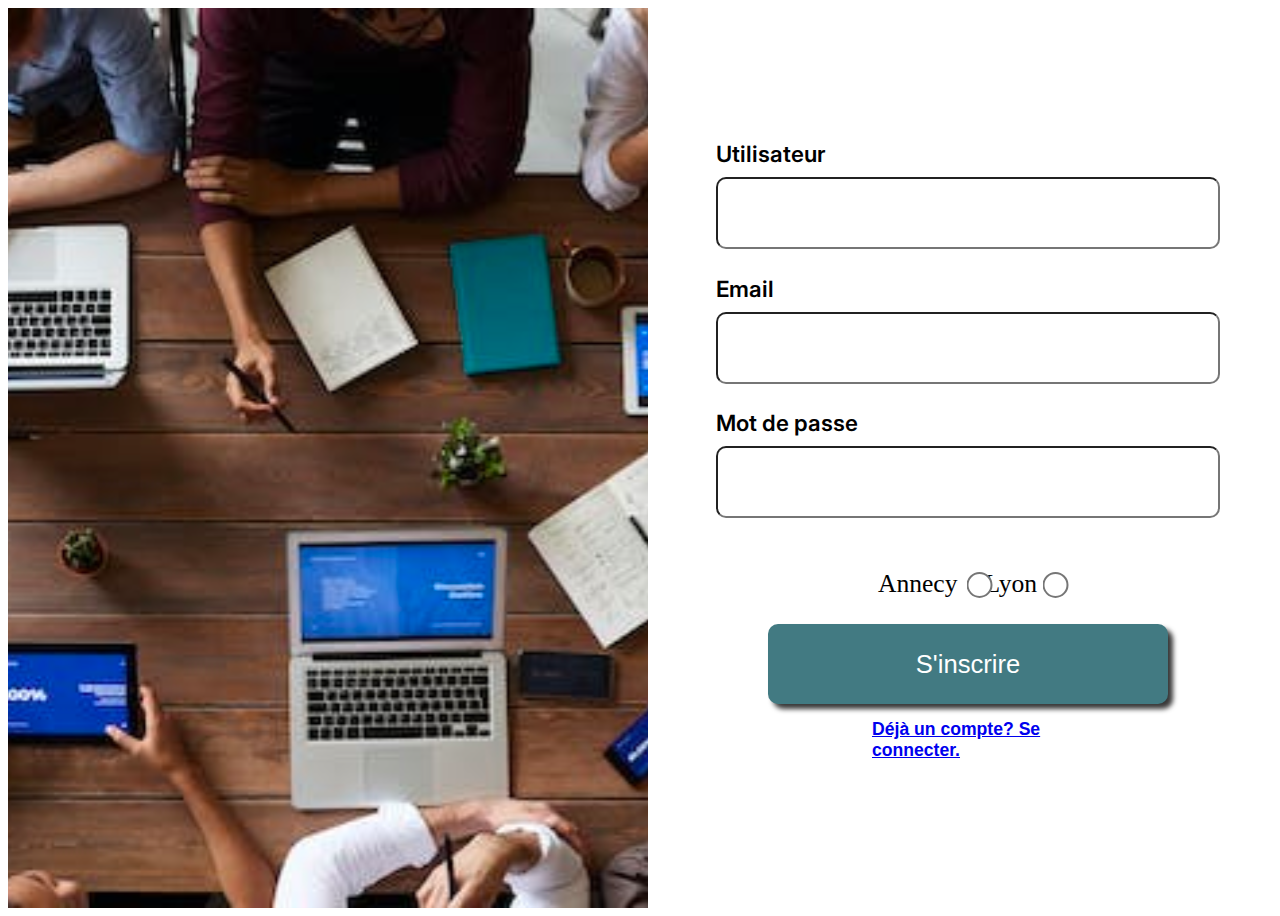
==== sign_up/index.html @ 3ed361ec "first commit" ====
<!DOCTYPE html>
<html lang="en">

<head>
    <meta charset="UTF-8">
    <meta name="viewport" content="width=device-width, initial-scale=1.0">
    <title>Todolist</title>

    <!-- //////////// FONTS \\\\\\\\\\\ -->

    <link rel="preconnect" href="https://fonts.googleapis.com">
    <link rel="preconnect" href="https://fonts.gstatic.com" crossorigin>
    <link
        href="https://fonts.googleapis.com/css2?family=Dancing+Script:wght@500&family=Inter&family=Poppins:wght@300;500;700&display=swap"
        rel="stylesheet">

    <!-- //////////// CSS \\\\\\\\\\\ -->

    <link href="style.css" rel="stylesheet">

</head>

<body>
    <div class="image" alt="collab"></div>
    <div class="container">

        <!-- //////////// IDENTIFIANTS \\\\\\\\\\\ -->

        <div class="identifiants">
            <label for="Username">Utilisateur</label>
            <input type="username">
            <label for="Email">Email</label>
            <input type="email">
            <label for="passe">Mot de passe</label>
            <input type="password">
        </div>

        <!-- //////////// REGIONS \\\\\\\\\\\ -->

        <span class="regions">
            <div class="annecy">
                <p>Annecy</p><input type="radio" id="annecy" name="ville" value="annecy">
                <label for="annecy"></label>
            </div>
            <div class="lyon">
                <p>Lyon</p><input type="radio" id="lyon" name="ville" value="lyon">
                <label for="lyon"></label>
            </div>
        </span>

        <!-- //////////// INSCRIPTION \\\\\\\\\\\ -->

        <div class="inscription">
            <button class="btn">S'inscrire</button>
            <h2><a href="../sign_in/index.html"">Déjà un compte? Se connecter.</a></h2>

        </div>
    </div>
</body>

</html>
---- sign_up/style.css ----
body {
    width: 100vw;
    height: 100vh;
    display: flex;
    overflow-y: hidden;
}

.image {
    background-image: url("../images/image 1.svg");
    width: 50%;
    background-repeat: no-repeat;
    background-size: cover;
}

.container { 
    background-color: rgb(255, 255, 255);
    width: 50%;
    display: flex;
    justify-content: center;
    align-items: center;
    flex-direction: column;
}

/*     IDENTIFIANTS    */

.identifiants {
    font-family: Inter;
    font-size: 1.4rem;
    font-weight: 600;
    display: flex;
    flex-direction: column;
}

.identifiants label {
    margin-bottom: 2%;
}

.identifiants input {
    height: 3rem;
    width: 30rem;
    border-radius: 10px;
    margin-bottom: 5%;
    font-size: 20px;
    padding: 10px;
}

input:focus {
    border: 3px solid #427A82;
    /* Changer la couleur de la bordure lorsque l'input est en focus */
    outline: none;
    /* Supprimer l'outline (lueur) par défaut sur le focus */
}

/*     REGIONS   */

.regions {
    display: flex;
    font-size: 1.6rem;
    font-weight: 500;
    width: 30%;
    justify-content: center;
    justify-content: space-evenly;
    align-items: center;
}

.regions p {
    margin-right: 10%;
}

.annecy {
    display: flex;
}

.lyon {
    display: flex;
}

/*     INSCRIPTION   */

.inscription {
    display: flex;
    justify-content: center;
    flex-direction: column;
    align-items: center;
    width: 30%;
}

.inscription .btn {
    width: 25rem;
    height: 5rem;
    border-radius: 10px;
    background-color: #427A82;
    color: #FFF;
    font-size: 1.6rem;
    border: none;
    cursor: pointer;
    box-shadow: 5px 5px 5px rgba(0, 0, 0, 0.781);
}

.inscription .btn:hover {
    background-color: #550600;
}

/*     H2    */

h2 {
    font-size: 1.1rem;
    font-family: Arial, Helvetica, sans-serif;
}

h2 a:hover {
    color: #550600;
}

.regions input {
    transform: scale(2);
}
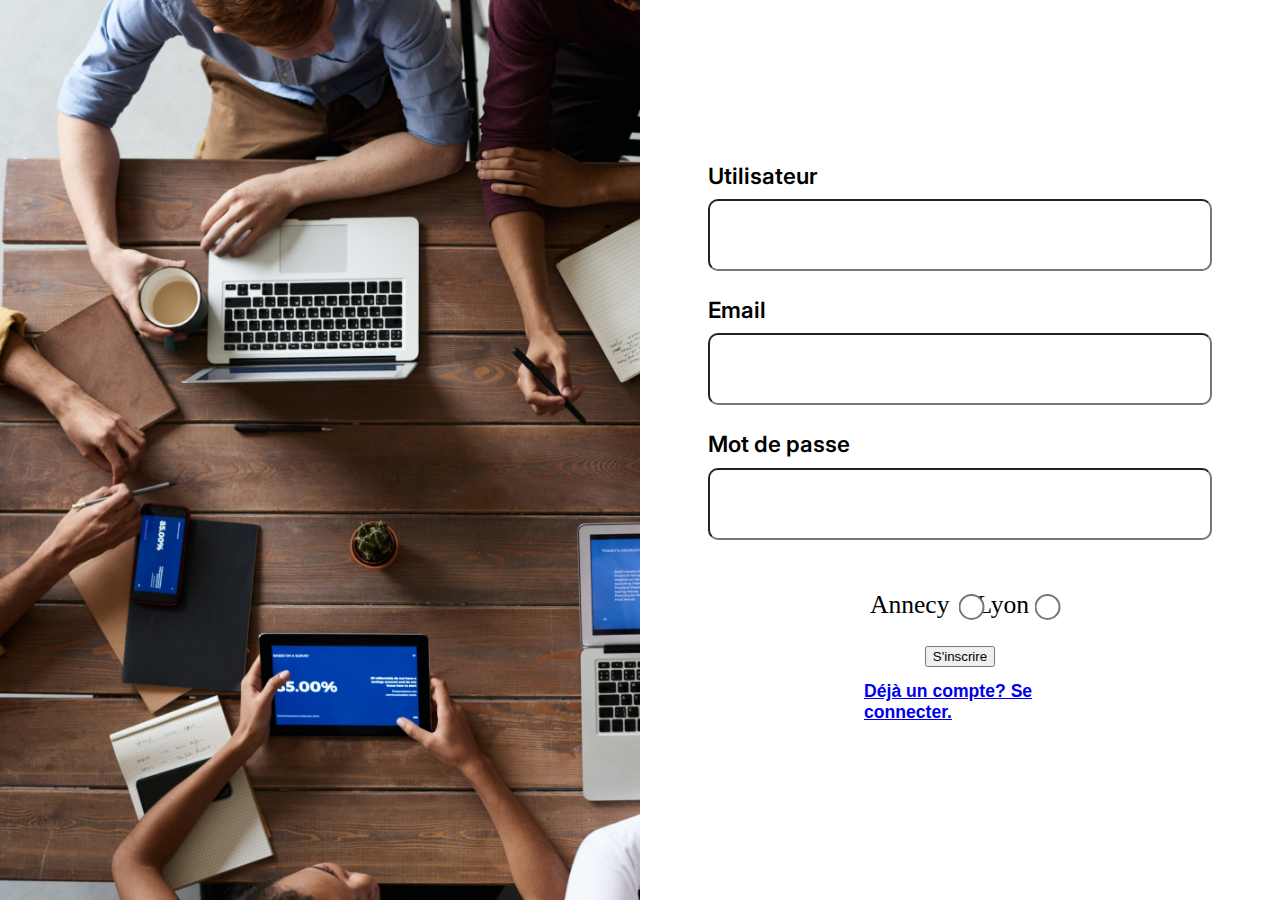
==== commit e00f1d9d: "ajout signe up" ====
--- a/sign_up/index.html
+++ b/sign_up/index.html
@@ -22,24 +22,25 @@
 
 <body>
     <div class="image" alt="collab"></div>
-    <div class="container">
+    <div class="container" method="POST" action="http://localhost:3000/signup">
 
         <!-- //////////// IDENTIFIANTS \\\\\\\\\\\ -->
 
         <div class="identifiants">
             <label for="Username">Utilisateur</label>
-            <input type="username">
+            <input class="userName"type="username">
             <label for="Email">Email</label>
-            <input type="email">
+            <input class="email" type="email">
             <label for="passe">Mot de passe</label>
-            <input type="password">
+            <input class="password" type="password">
+
         </div>
 
         <!-- //////////// REGIONS \\\\\\\\\\\ -->
 
         <span class="regions">
             <div class="annecy">
-                <p>Annecy</p><input type="radio" id="annecy" name="ville" value="annecy">
+                <p>Annecy</p><input type="radio" id="annecy"  name="ville" value="annecy">
                 <label for="annecy"></label>
             </div>
             <div class="lyon">
@@ -51,11 +52,12 @@
         <!-- //////////// INSCRIPTION \\\\\\\\\\\ -->
 
         <div class="inscription">
-            <button class="btn">S'inscrire</button>
-            <h2><a href="../sign_in/index.html"">Déjà un compte? Se connecter.</a></h2>
+            <button  id="submit">S'inscrire</button>
+            <h2><a href="../sign_in/index.html">Déjà un compte? Se connecter.</a></h2>
 
         </div>
     </div>
+    <script src="index.js"></script>
 </body>
 
 </html>--- a/sign_up/style.css
+++ b/sign_up/style.css
@@ -1,4 +1,5 @@
 body {
+    margin: 0;
     width: 100vw;
     height: 100vh;
     display: flex;
@@ -6,7 +7,7 @@
 }
 
 .image {
-    background-image: url("../images/image 1.svg");
+    background-image: url("../images/backgroundimage.jpg");
     width: 50%;
     background-repeat: no-repeat;
     background-size: cover;
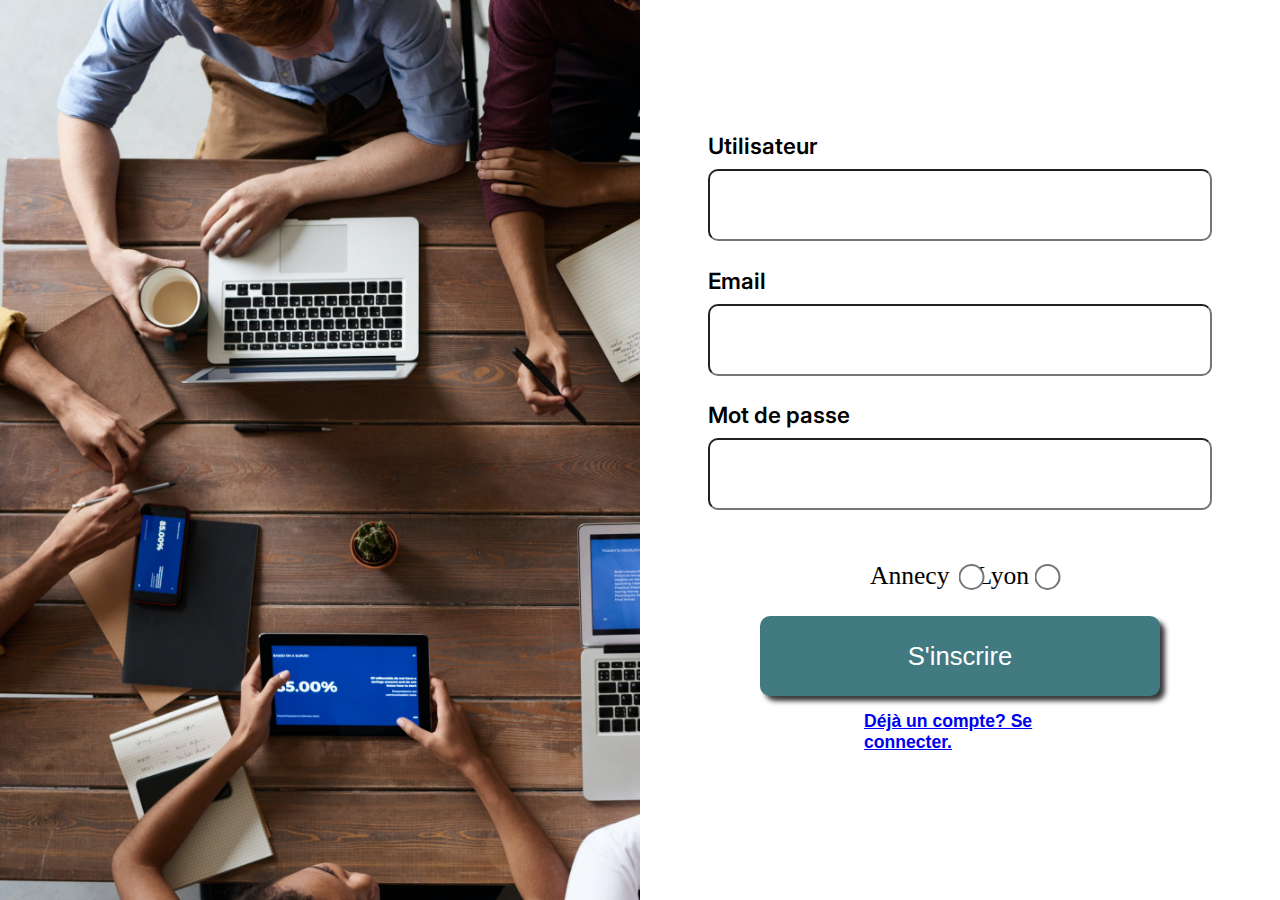
==== commit d5185f90: "Correctifs labels dans sign_up" ====
--- a/sign_up/index.html
+++ b/sign_up/index.html
@@ -27,12 +27,12 @@
         <!-- //////////// IDENTIFIANTS \\\\\\\\\\\ -->
 
         <div class="identifiants">
-            <label for="Username">Utilisateur</label>
-            <input class="userName"type="username">
-            <label for="Email">Email</label>
+            <label for="username">Utilisateur</label>
+            <input id="username"type="username">
+            <label for="email">Email</label>
             <input class="email" type="email">
-            <label for="passe">Mot de passe</label>
-            <input class="password" type="password">
+            <label for="password">Mot de passe</label>
+            <input id="password" type="password">
 
         </div>
 
--- a/sign_up/style.css
+++ b/sign_up/style.css
@@ -86,7 +86,7 @@
     width: 30%;
 }
 
-.inscription .btn {
+button {
     width: 25rem;
     height: 5rem;
     border-radius: 10px;
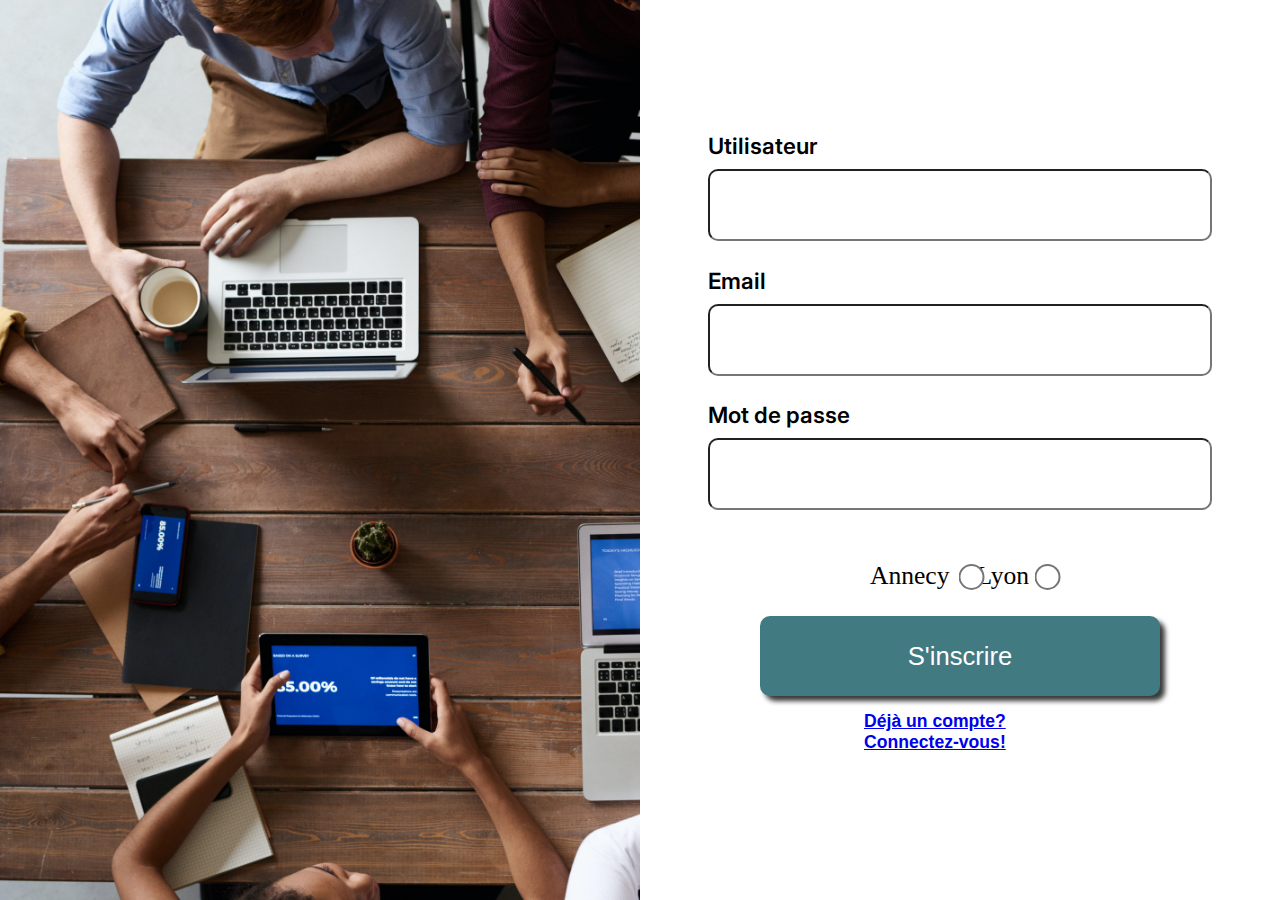
==== commit ffb18c2b: "modification des pages sign_in et sign_up" ====
--- a/sign_up/index.html
+++ b/sign_up/index.html
@@ -53,7 +53,7 @@
 
         <div class="inscription">
             <button  id="submit">S'inscrire</button>
-            <h2><a href="../sign_in/index.html">Déjà un compte? Se connecter.</a></h2>
+            <h2><a href="../sign_in/index.html">Déjà un compte?Connectez-vous!</a></h2>
 
         </div>
     </div>
--- a/sign_up/style.css
+++ b/sign_up/style.css
@@ -98,7 +98,7 @@
     box-shadow: 5px 5px 5px rgba(0, 0, 0, 0.781);
 }
 
-.inscription .btn:hover {
+.inscription button:hover {
     background-color: #550600;
 }
 
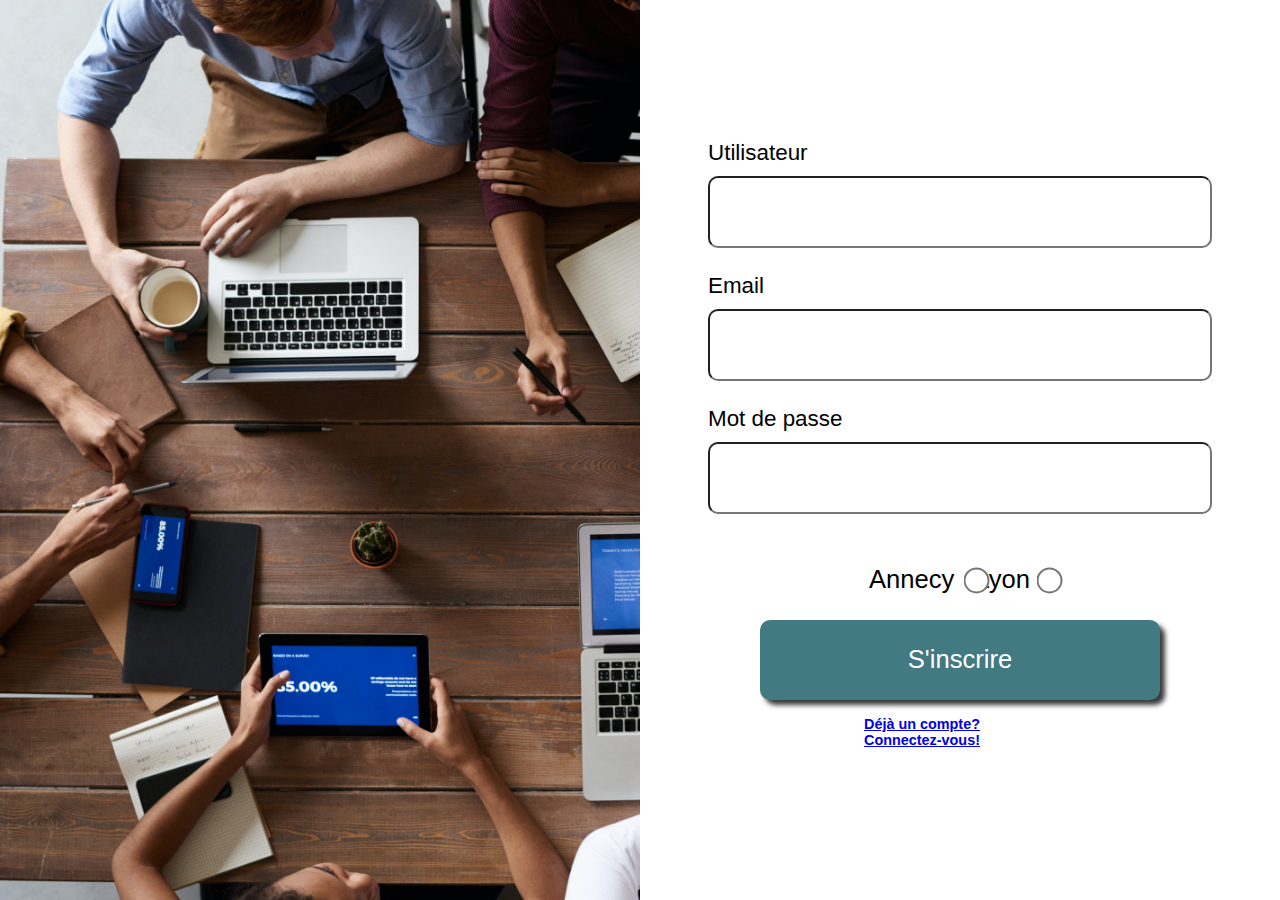
==== commit d24d06d4: "Correctifs responsive sur div regions" ====
--- a/sign_up/index.html
+++ b/sign_up/index.html
@@ -53,7 +53,7 @@
 
         <div class="inscription">
             <button  id="submit">S'inscrire</button>
-            <h2><a href="../sign_in/index.html">Déjà un compte?Connectez-vous!</a></h2>
+            <h2><a href="../sign_in/index.html">Déjà un compte? Connectez-vous!</a></h2>
 
         </div>
     </div>
--- a/sign_up/style.css
+++ b/sign_up/style.css
@@ -4,6 +4,15 @@
     height: 100vh;
     display: flex;
     overflow-y: hidden;
+    font-family: Arial, Helvetica, sans-serif;  
+}
+
+@media screen and (max-width: 749px) {
+    body {
+        flex-direction: column;
+        overflow-y: scroll;
+        margin: auto;
+    }
 }
 
 .image {
@@ -13,7 +22,7 @@
     background-size: cover;
 }
 
-.container { 
+.container {
     background-color: rgb(255, 255, 255);
     width: 50%;
     display: flex;
@@ -22,12 +31,17 @@
     flex-direction: column;
 }
 
+@media screen and (max-width: 1200px) {
+    .container {
+        margin: auto;
+        width: 100%;
+    }
+}
+
 /*     IDENTIFIANTS    */
 
 .identifiants {
-    font-family: Inter;
     font-size: 1.4rem;
-    font-weight: 600;
     display: flex;
     flex-direction: column;
 }
@@ -58,21 +72,22 @@
     display: flex;
     font-size: 1.6rem;
     font-weight: 500;
-    width: 30%;
     justify-content: center;
     justify-content: space-evenly;
     align-items: center;
+}
+
+@media screen and (max-width: 1200px) {
+    .regions {
+        width: 50%;
+    }
 }
 
 .regions p {
     margin-right: 10%;
 }
 
-.annecy {
-    display: flex;
-}
-
-.lyon {
+.annecy, .lyon {
     display: flex;
 }
 
@@ -96,6 +111,7 @@
     border: none;
     cursor: pointer;
     box-shadow: 5px 5px 5px rgba(0, 0, 0, 0.781);
+    margin-bottom: 5px;
 }
 
 .inscription button:hover {
@@ -105,8 +121,15 @@
 /*     H2    */
 
 h2 {
-    font-size: 1.1rem;
+    font-size: 0.9rem;
     font-family: Arial, Helvetica, sans-serif;
+}
+
+@media screen and (max-width: 1200px) {
+    h2 {
+        width: 240px;
+        font-size: 1rem;
+    }
 }
 
 h2 a:hover {
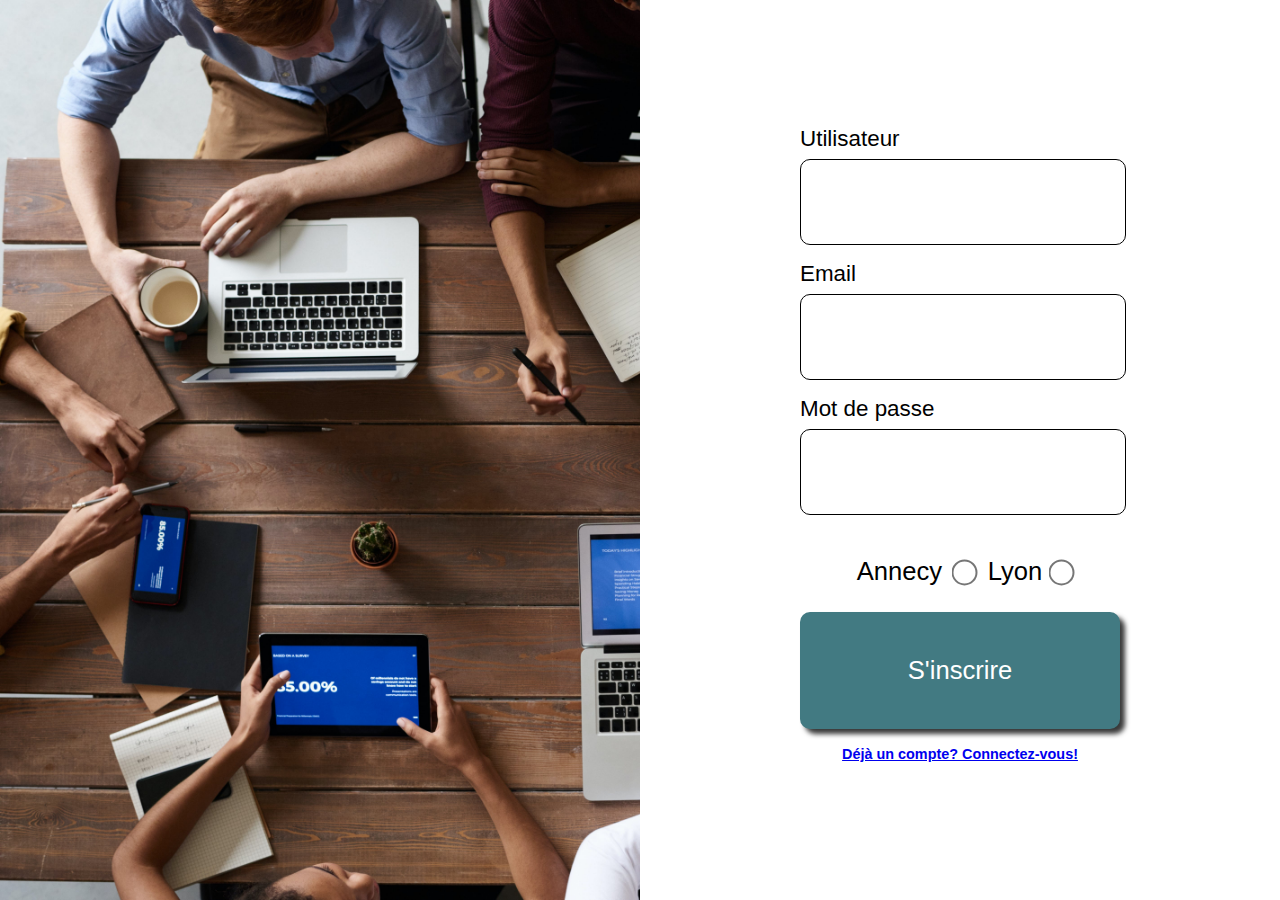
==== commit a814db5a: "uptade signup" ====
--- a/sign_up/index.html
+++ b/sign_up/index.html
@@ -30,7 +30,7 @@
             <label for="username">Utilisateur</label>
             <input id="username"type="username">
             <label for="email">Email</label>
-            <input class="email" type="email">
+            <input id="email" class="email" type="email">
             <label for="password">Mot de passe</label>
             <input id="password" type="password">
 
@@ -40,11 +40,11 @@
 
         <span class="regions">
             <div class="annecy">
-                <p>Annecy</p><input type="radio" id="annecy"  name="ville" value="annecy">
+                <p>Annecy</p><input type="radio" id="annecy"  name="ville" value="Annecy">
                 <label for="annecy"></label>
             </div>
             <div class="lyon">
-                <p>Lyon</p><input type="radio" id="lyon" name="ville" value="lyon">
+                <p>Lyon</p><input type="radio" id="lyon" name="ville" value="Lyon">
                 <label for="lyon"></label>
             </div>
         </span>
--- a/sign_up/style.css
+++ b/sign_up/style.css
@@ -4,15 +4,7 @@
     height: 100vh;
     display: flex;
     overflow-y: hidden;
-    font-family: Arial, Helvetica, sans-serif;  
-}
-
-@media screen and (max-width: 749px) {
-    body {
-        flex-direction: column;
-        overflow-y: scroll;
-        margin: auto;
-    }
+    font-family: Arial, Helvetica, sans-serif;
 }
 
 .image {
@@ -31,19 +23,14 @@
     flex-direction: column;
 }
 
-@media screen and (max-width: 1200px) {
-    .container {
-        margin: auto;
-        width: 100%;
-    }
-}
-
 /*     IDENTIFIANTS    */
 
 .identifiants {
     font-size: 1.4rem;
     display: flex;
     flex-direction: column;
+    width: 50%;
+    height: 45%;
 }
 
 .identifiants label {
@@ -51,12 +38,14 @@
 }
 
 .identifiants input {
-    height: 3rem;
-    width: 30rem;
+    height: 100%;
+    width: 95%;
     border-radius: 10px;
     margin-bottom: 5%;
     font-size: 20px;
     padding: 10px;
+    border: 1px solid black;
+
 }
 
 input:focus {
@@ -72,38 +61,35 @@
     display: flex;
     font-size: 1.6rem;
     font-weight: 500;
+    width: 40%;
     justify-content: center;
     justify-content: space-evenly;
     align-items: center;
-}
-
-@media screen and (max-width: 1200px) {
-    .regions {
-        width: 50%;
-    }
 }
 
 .regions p {
     margin-right: 10%;
 }
 
-.annecy, .lyon {
+.annecy,
+.lyon {
     display: flex;
 }
 
 /*     INSCRIPTION   */
 
-.inscription {
+.container .inscription {
     display: flex;
     justify-content: center;
     flex-direction: column;
     align-items: center;
-    width: 30%;
+    width: 50%;
+    height: 18%;
 }
 
 button {
-    width: 25rem;
-    height: 5rem;
+    width: 100%;
+    height: 100%;
     border-radius: 10px;
     background-color: #427A82;
     color: #FFF;
@@ -125,17 +111,42 @@
     font-family: Arial, Helvetica, sans-serif;
 }
 
-@media screen and (max-width: 1200px) {
-    h2 {
-        width: 240px;
-        font-size: 1rem;
-    }
-}
-
 h2 a:hover {
     color: #550600;
 }
 
 .regions input {
     transform: scale(2);
+}
+
+
+@media screen and (max-width: 992px) {
+    .container {
+        width: 100%;
+    }
+
+    .regions {
+        width: 50%;
+    }
+
+    .image {
+        display: none;
+    }
+
+    button {
+        height: 4.5rem;
+    }
+
+    h2 {
+        width: 240px;
+        font-size: 0.9rem;
+    }
+}
+
+@media screen and (max-width: 1200px) {
+
+    .annecy,
+    .lyon a {
+        margin-right: 10%;
+    }
 }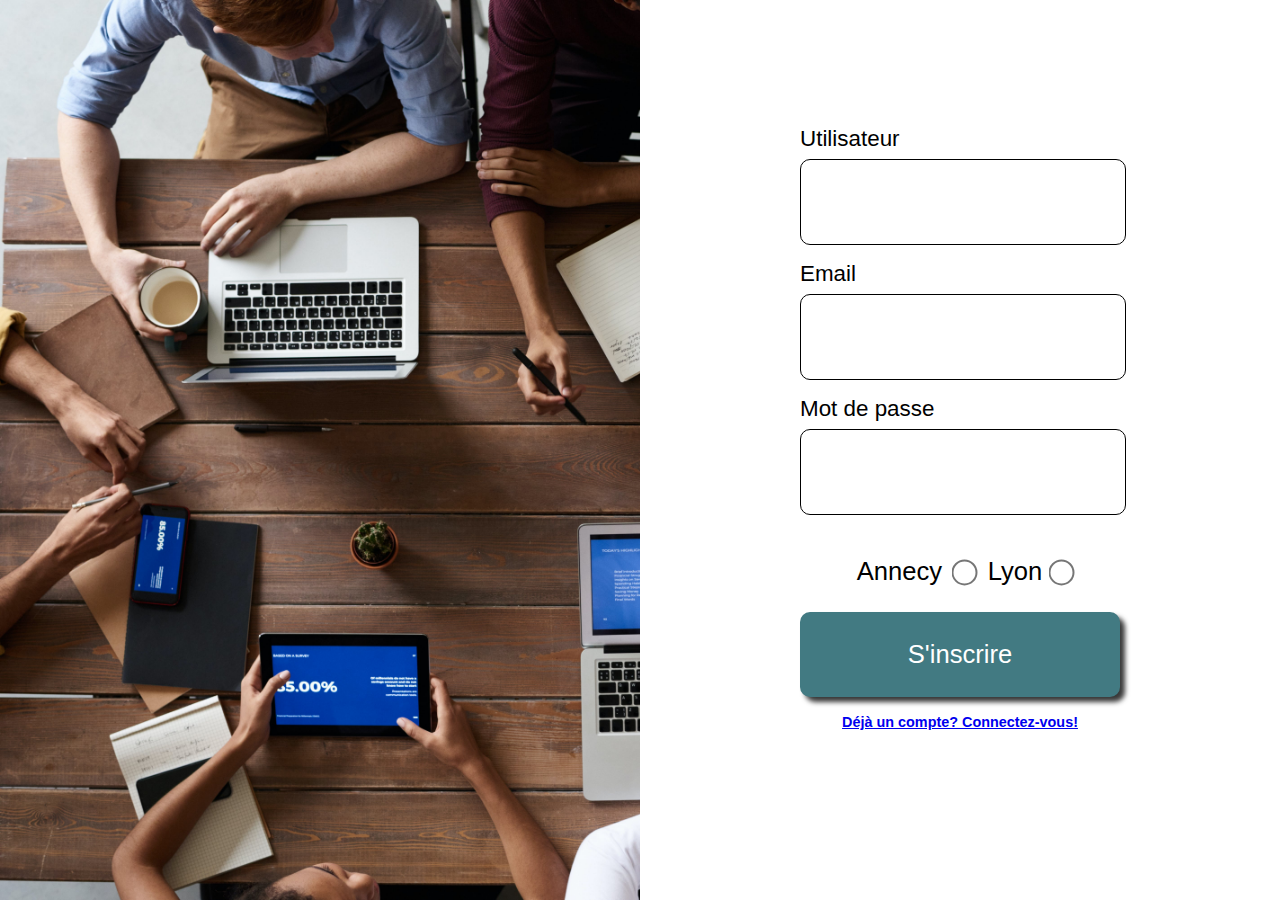
==== commit ee6b1f1e: "full sign up done" ====
--- a/sign_up/index.html
+++ b/sign_up/index.html
@@ -54,7 +54,7 @@
         <div class="inscription">
             <button  id="submit">S'inscrire</button>
             <h2><a href="../sign_in/index.html">Déjà un compte? Connectez-vous!</a></h2>
-
+            <p id="message-error"></p>
         </div>
     </div>
     <script src="index.js"></script>
